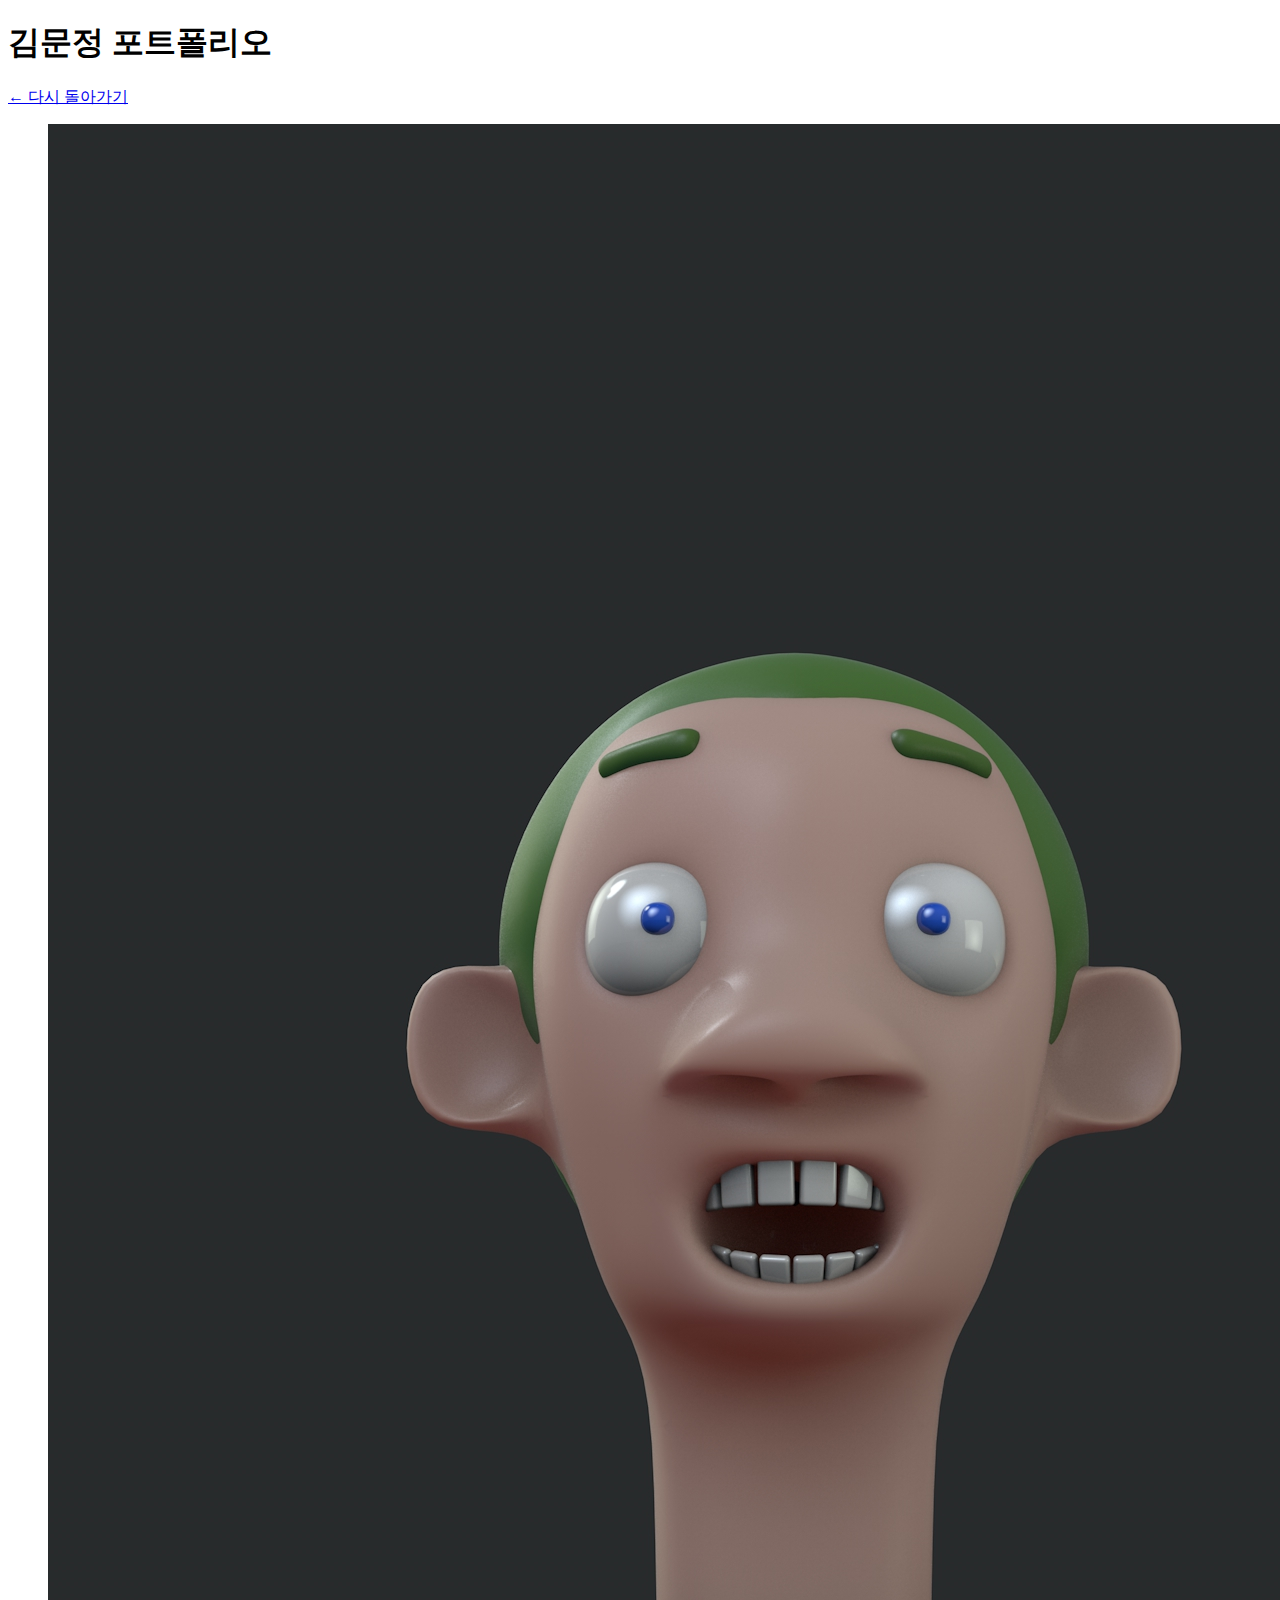
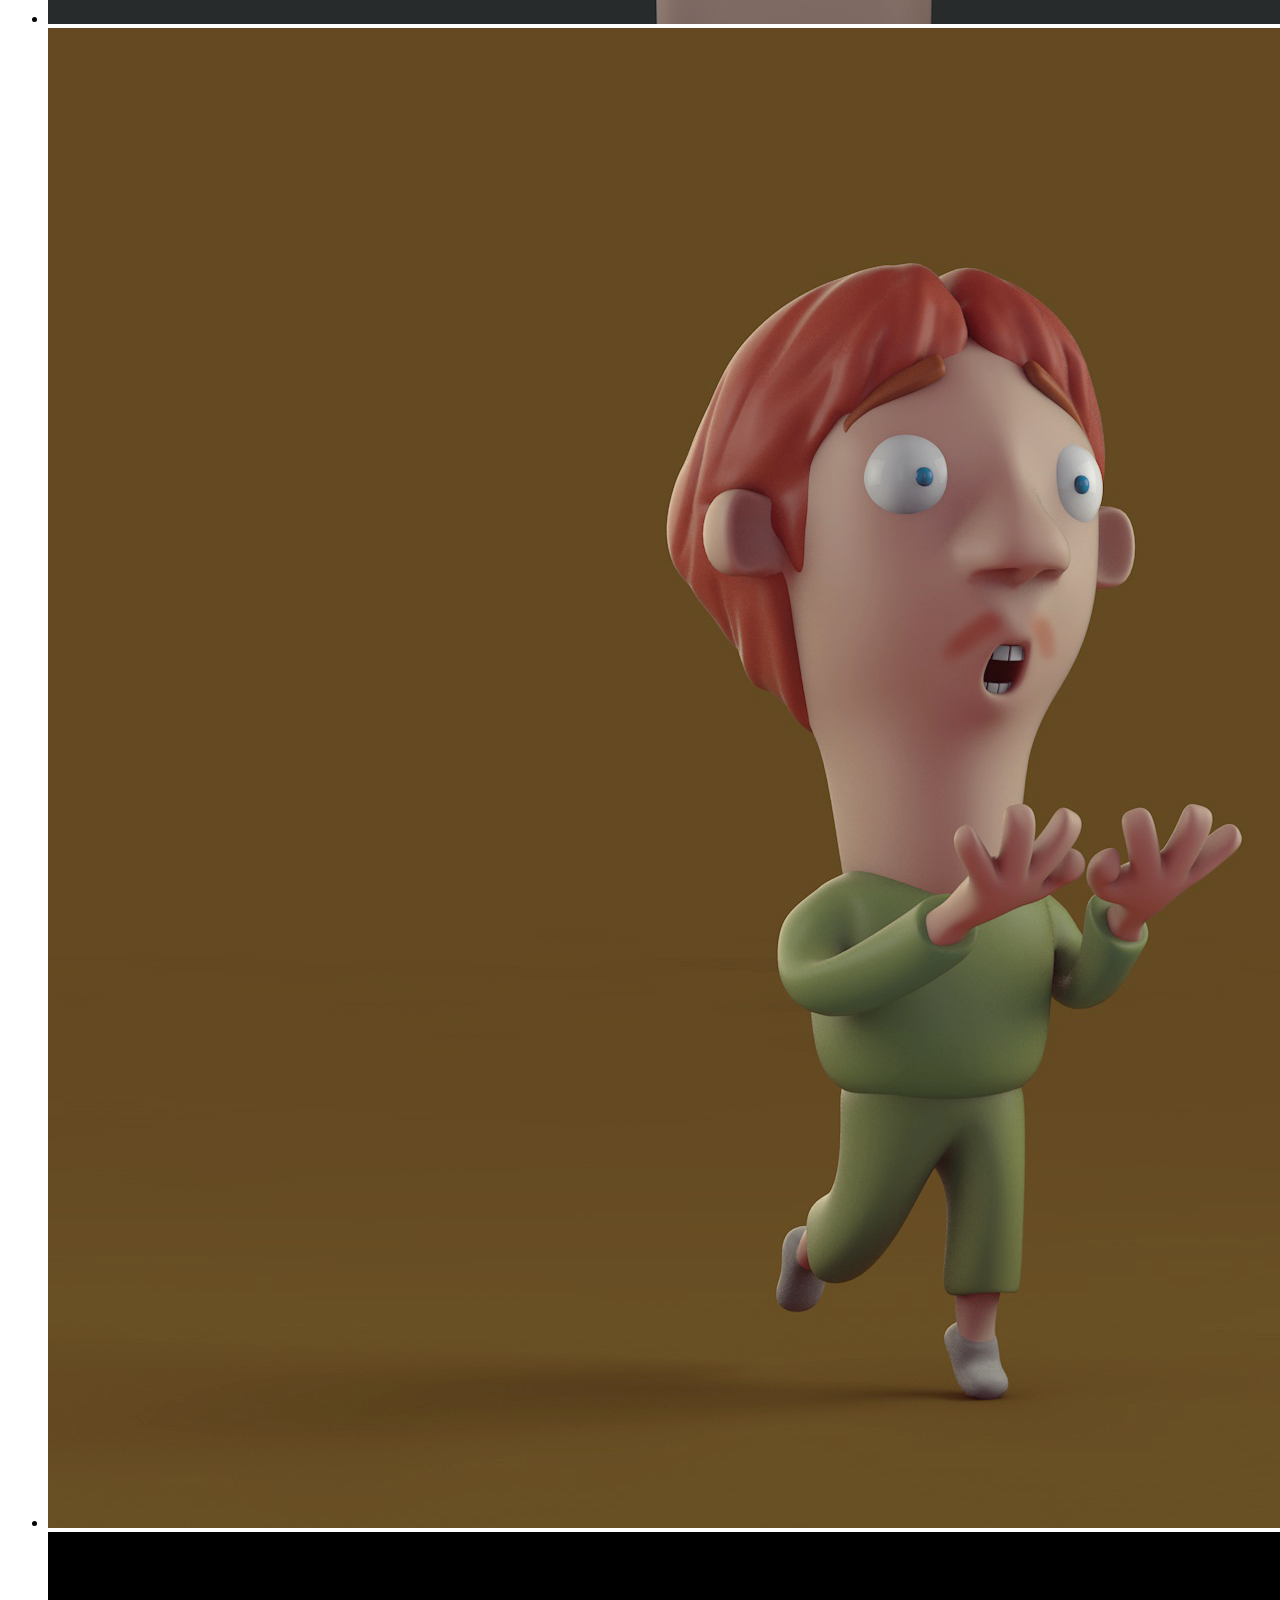
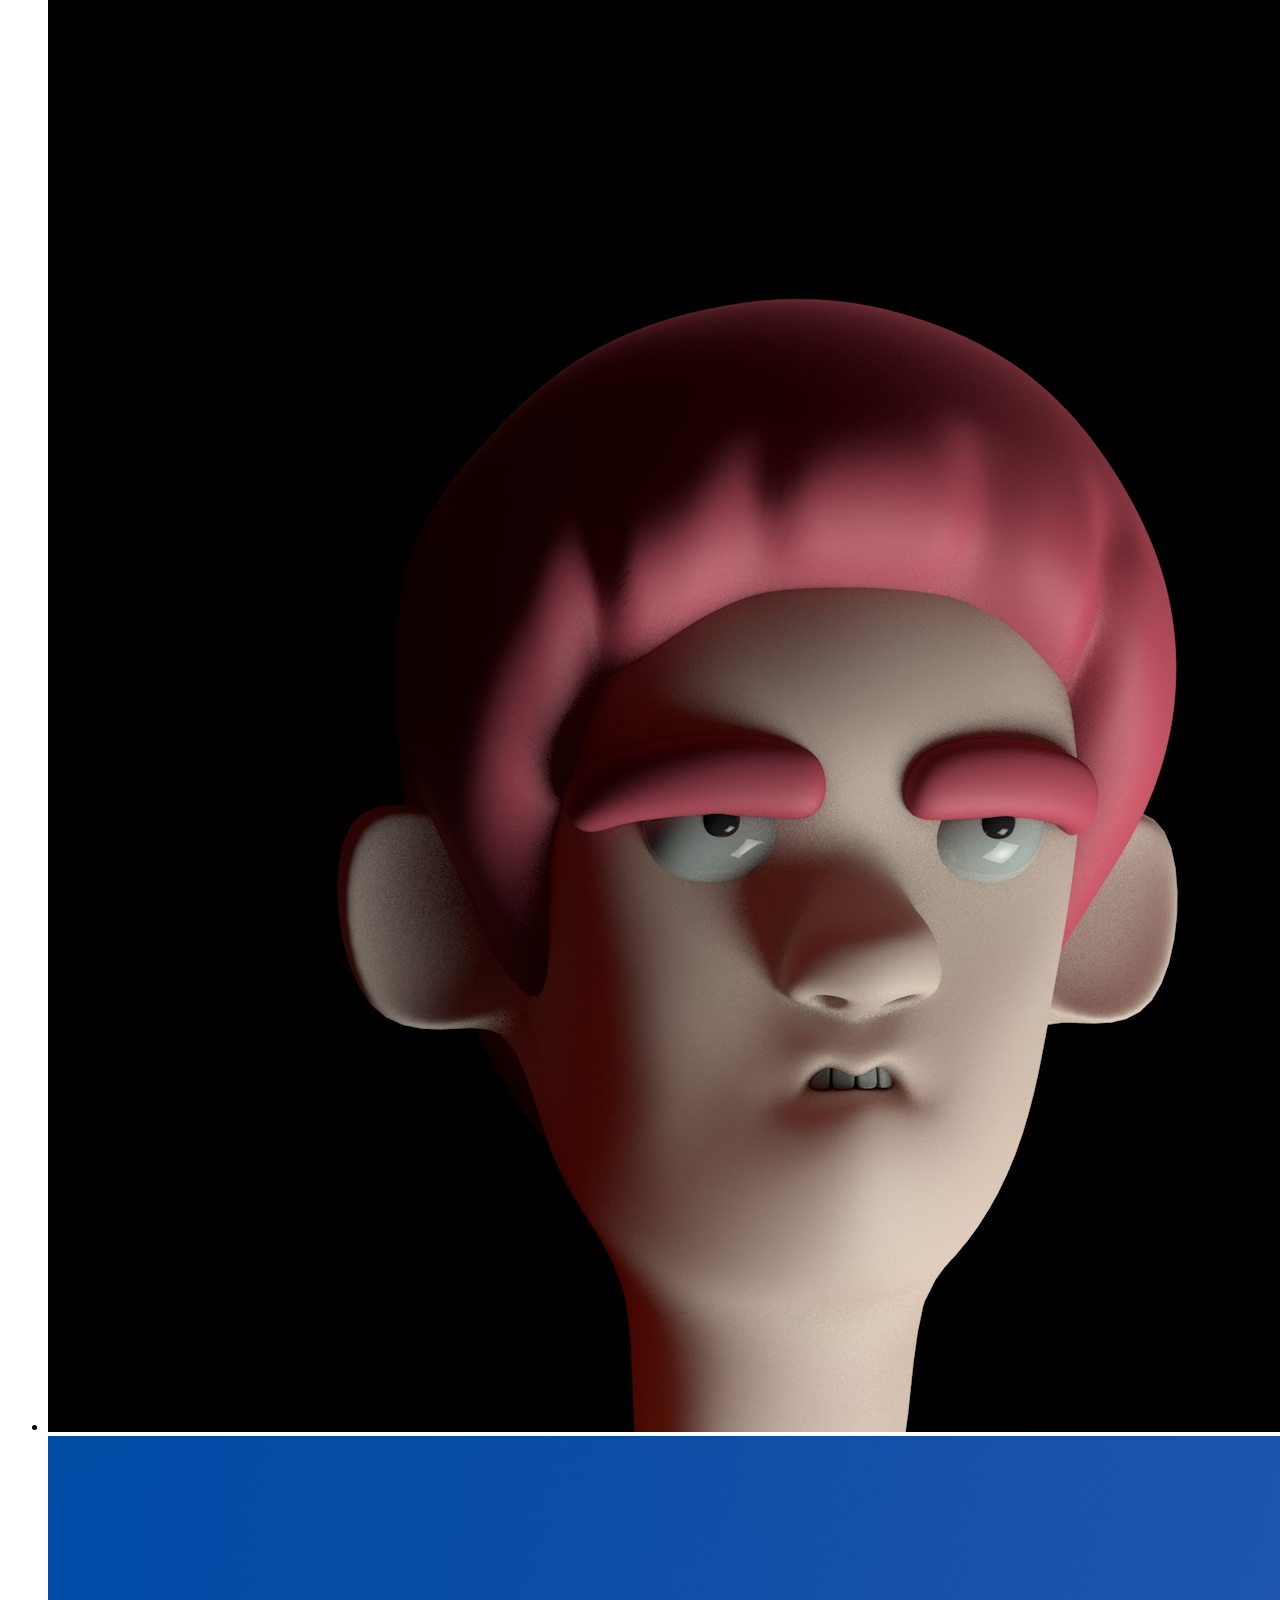
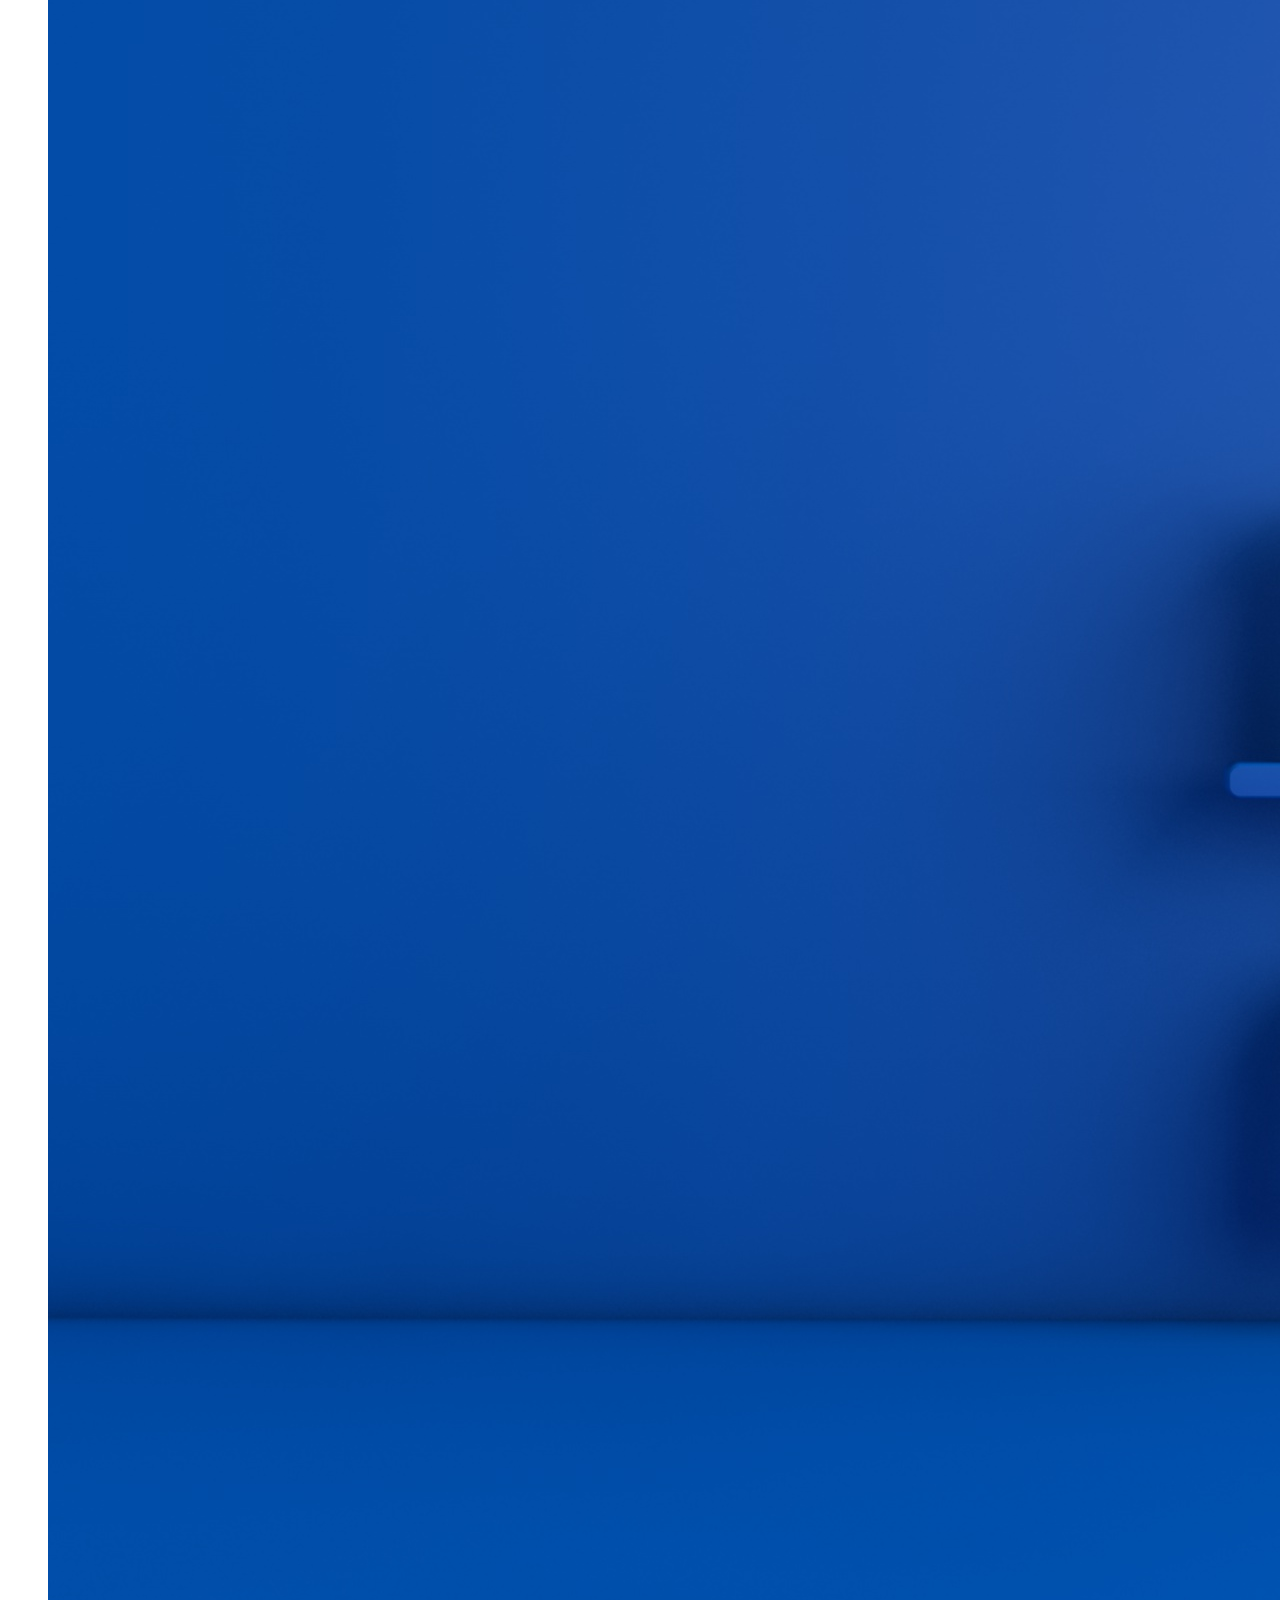
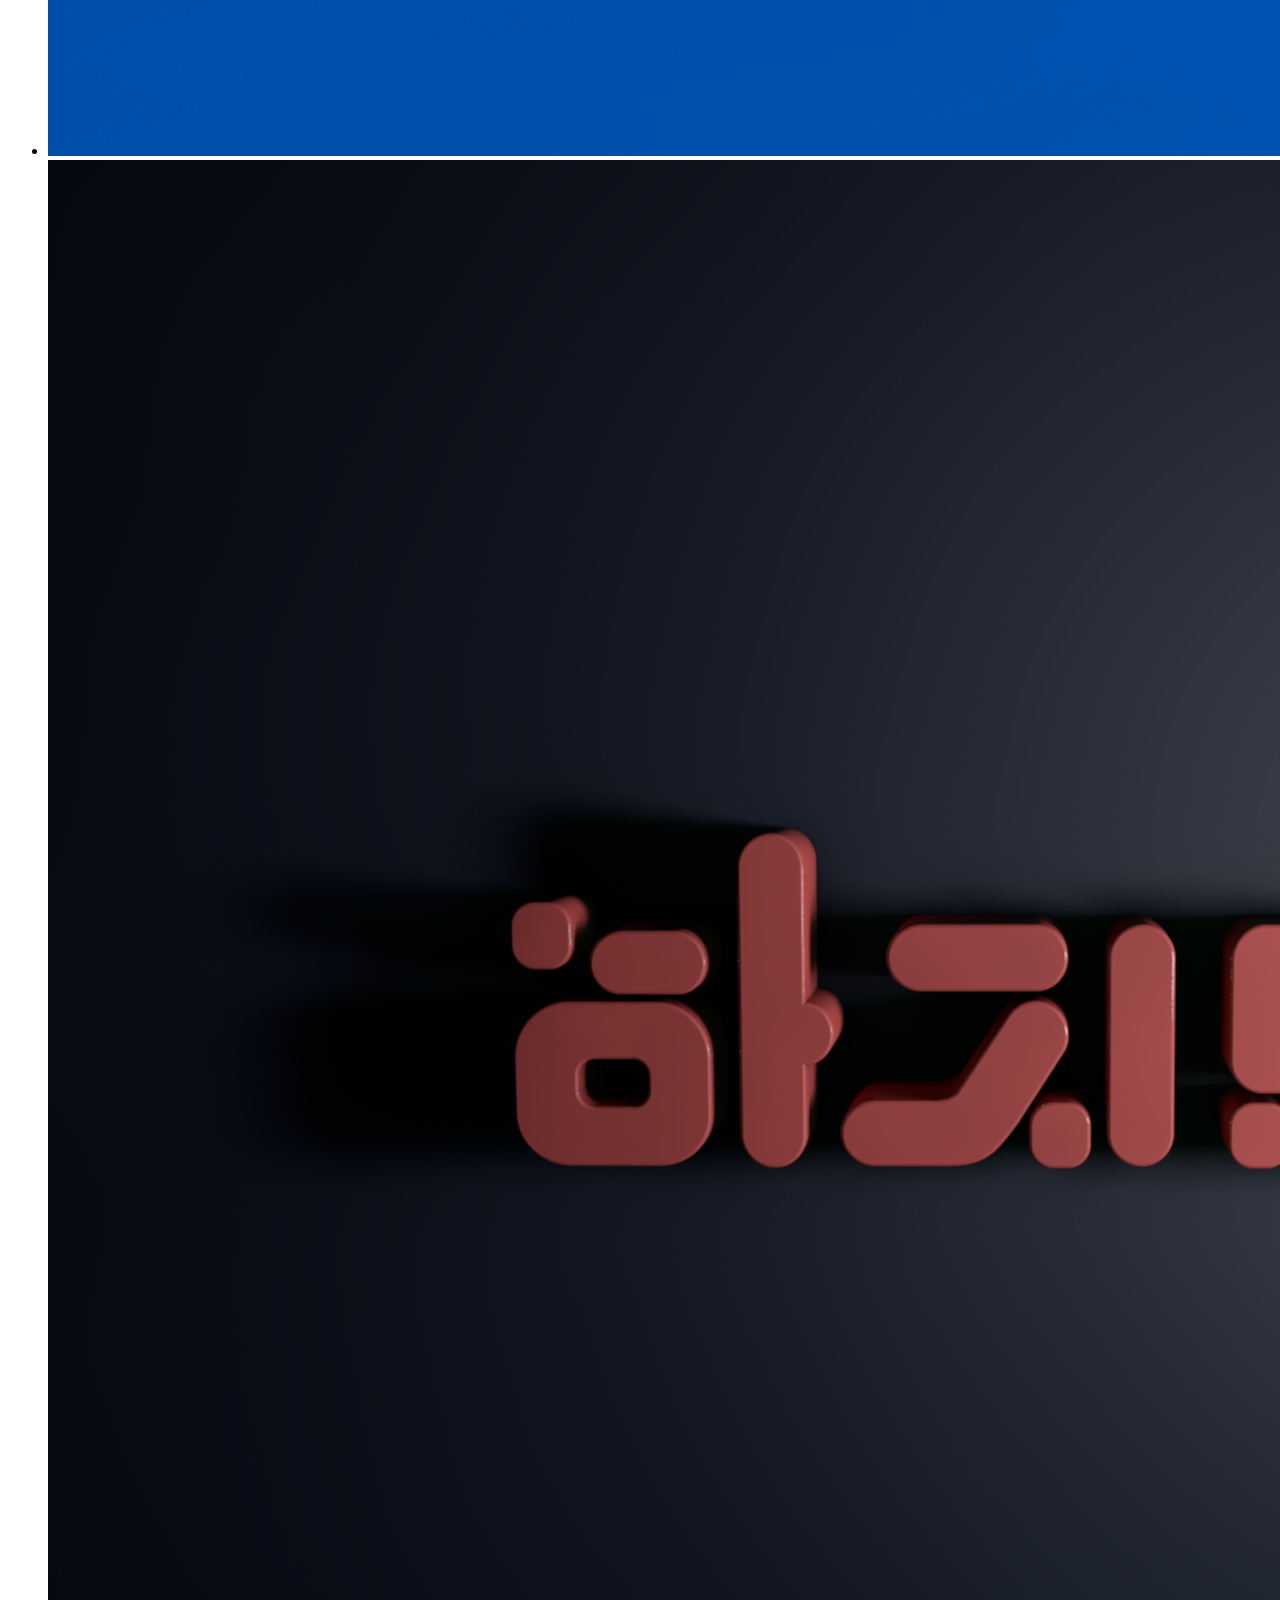
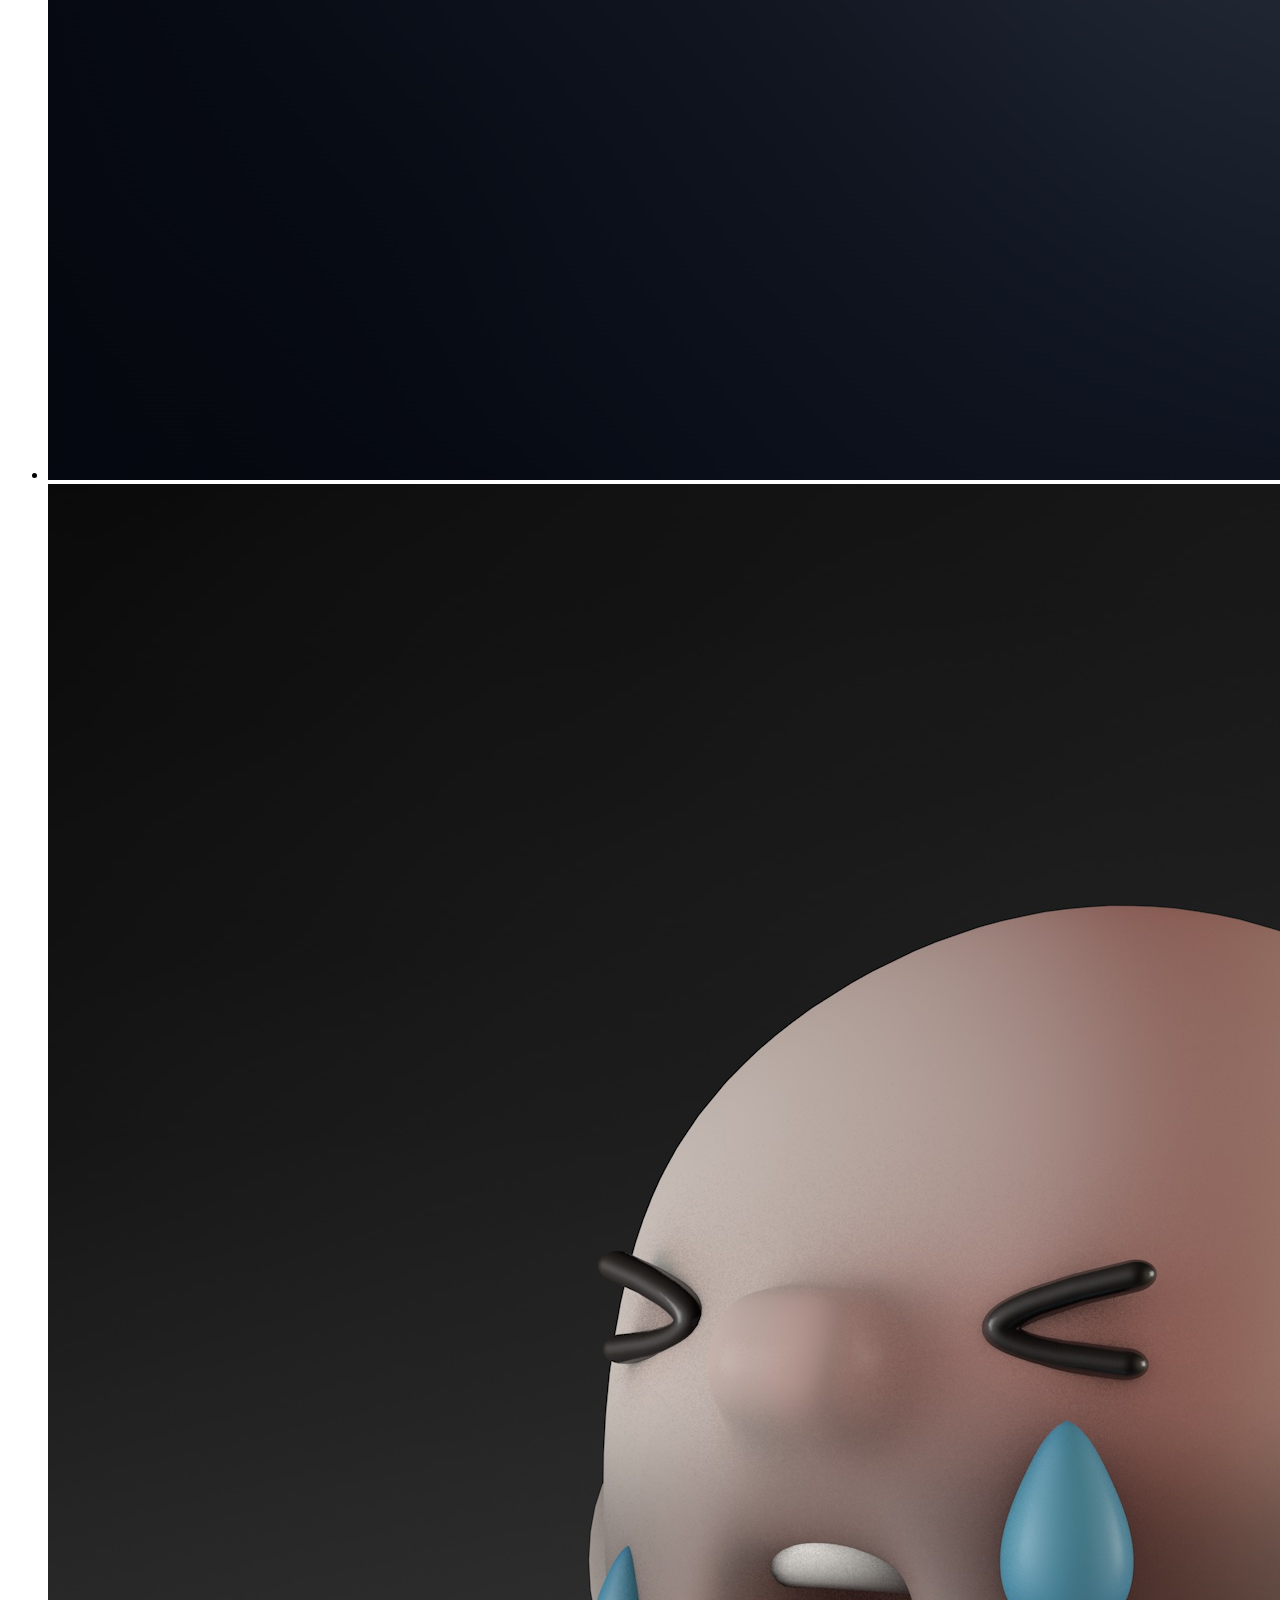
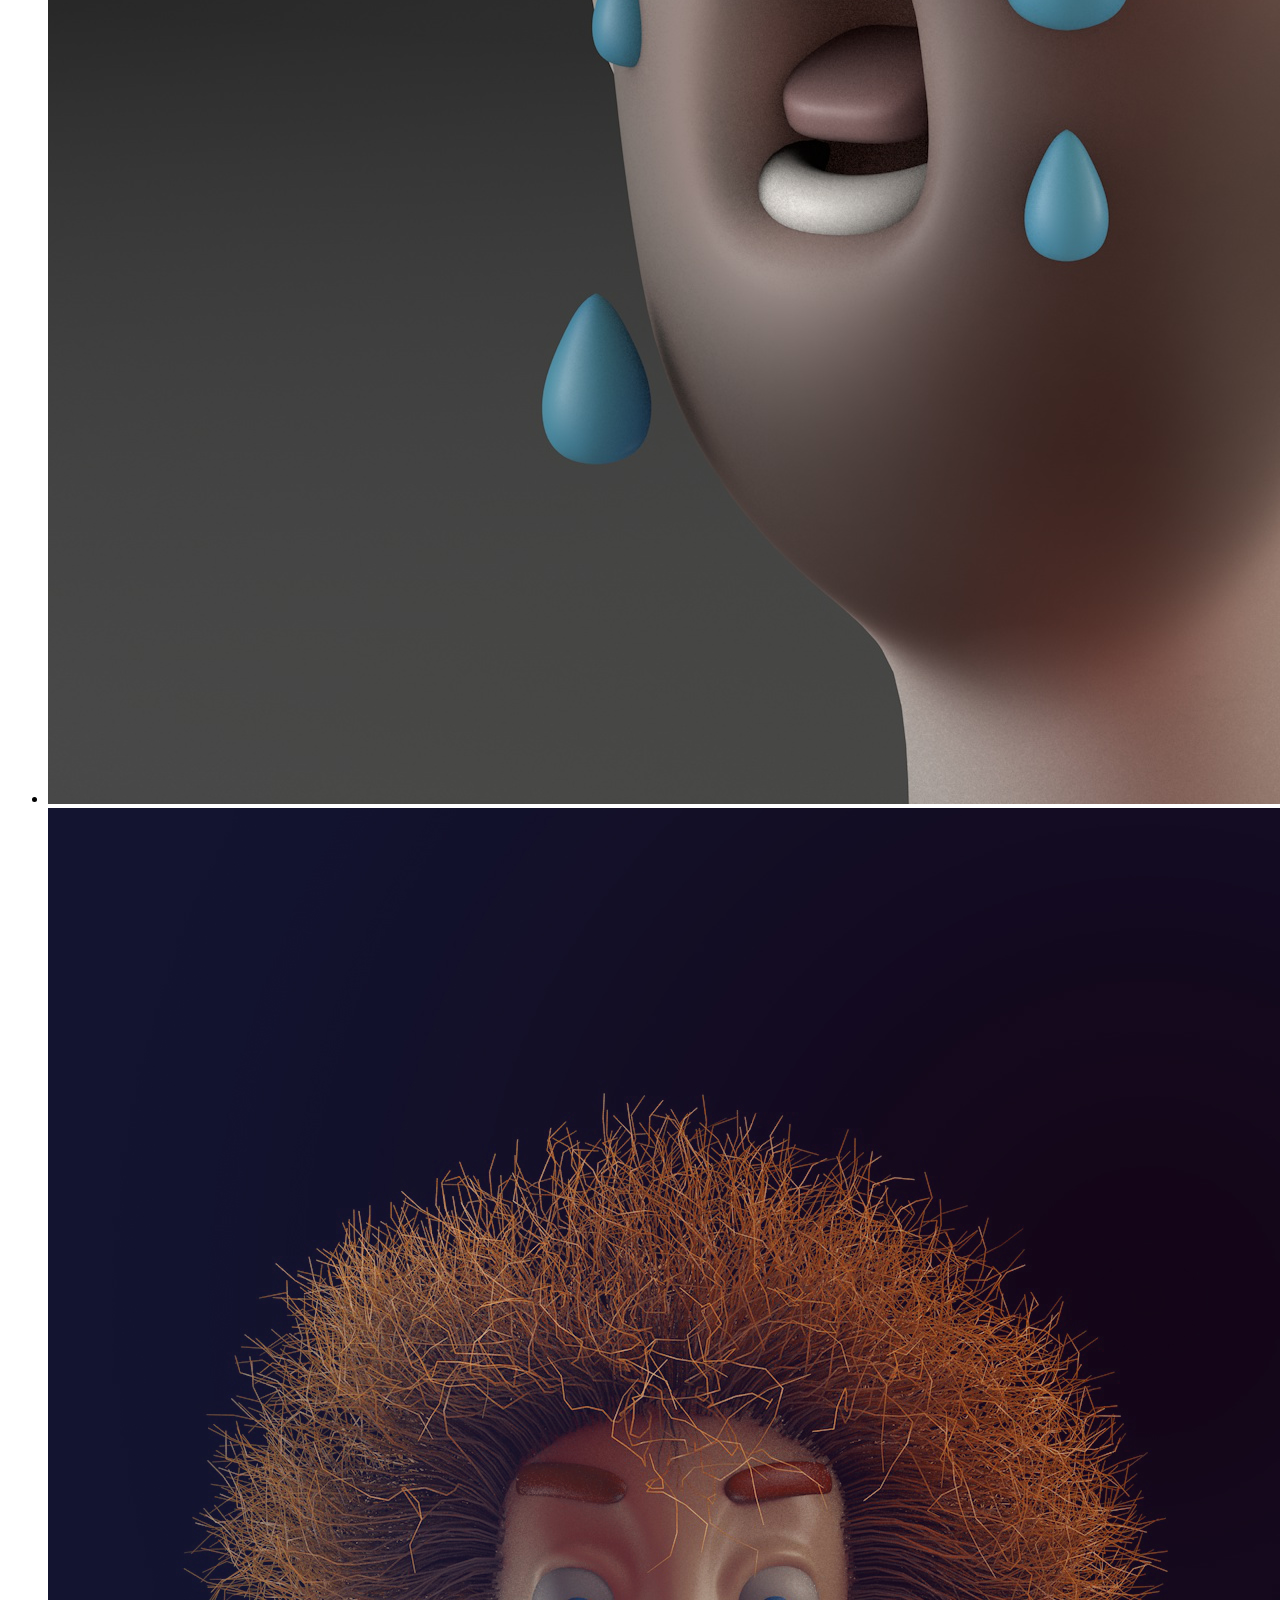
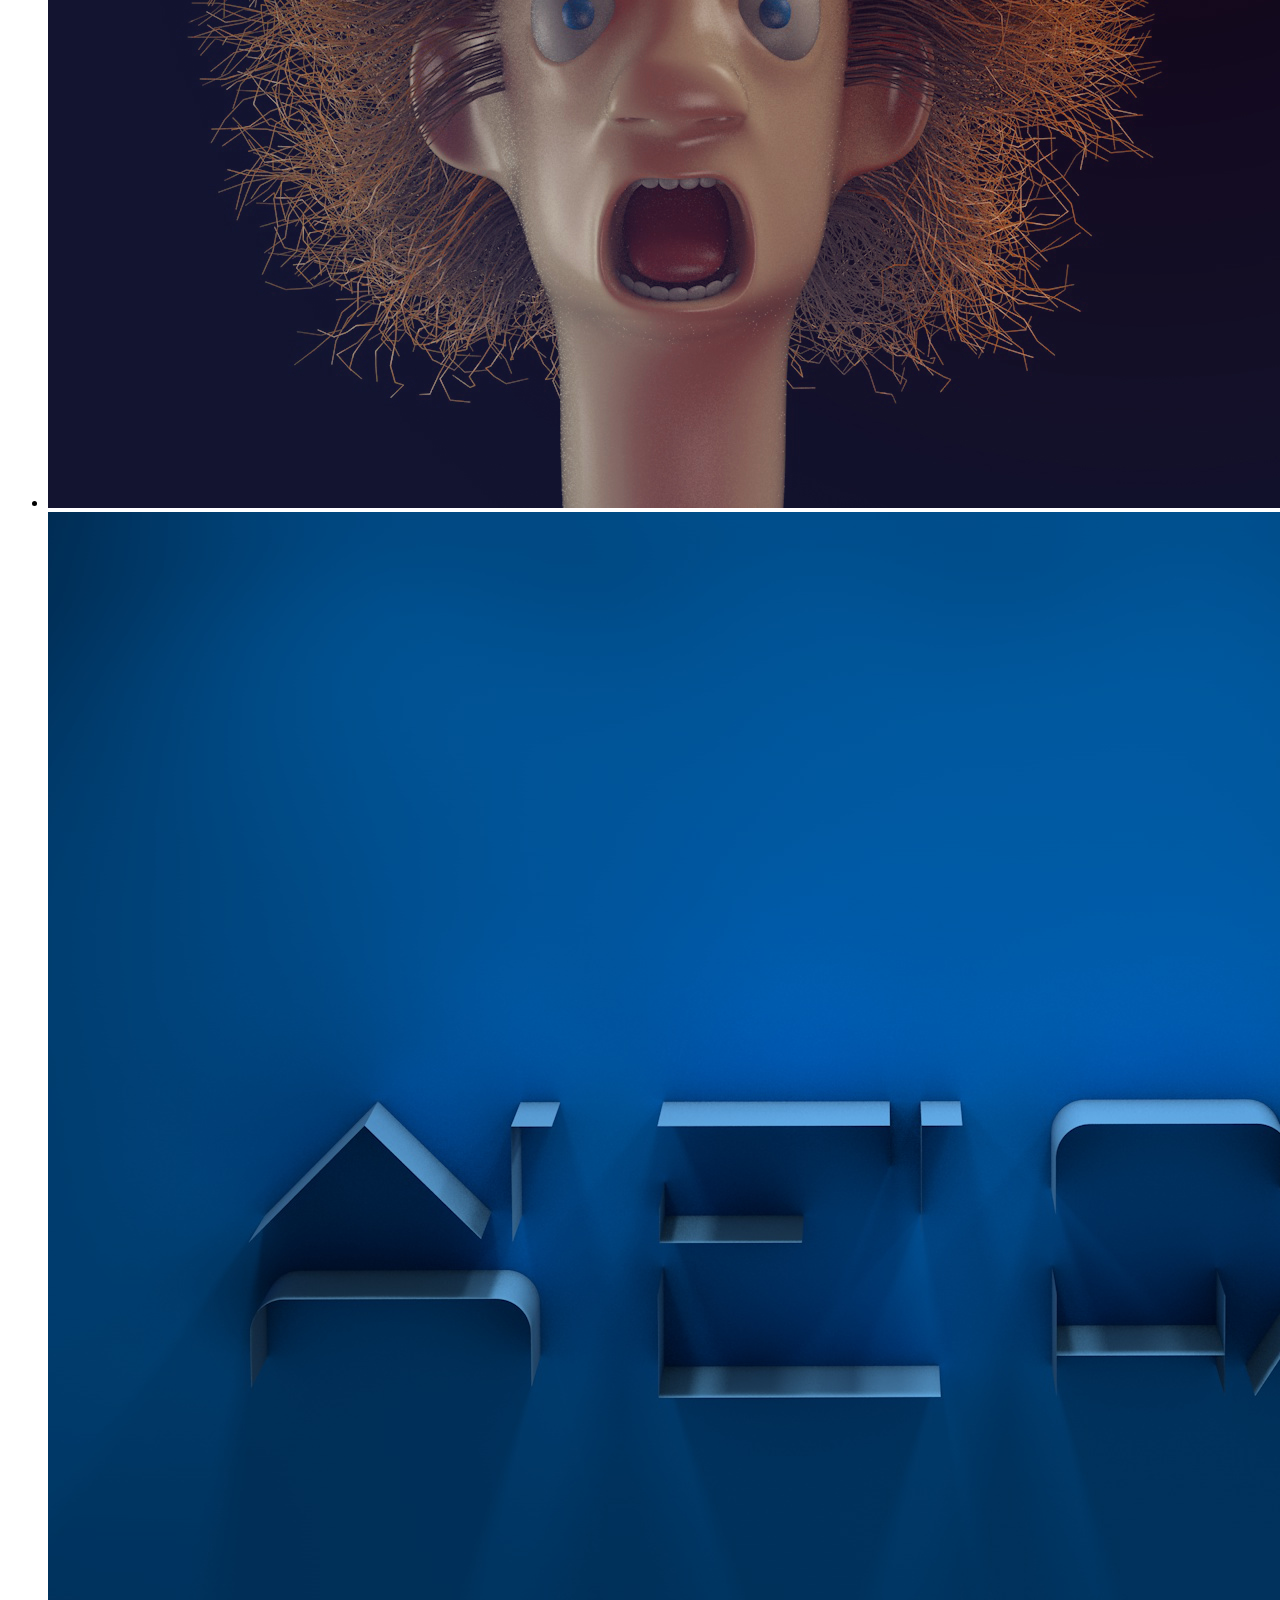
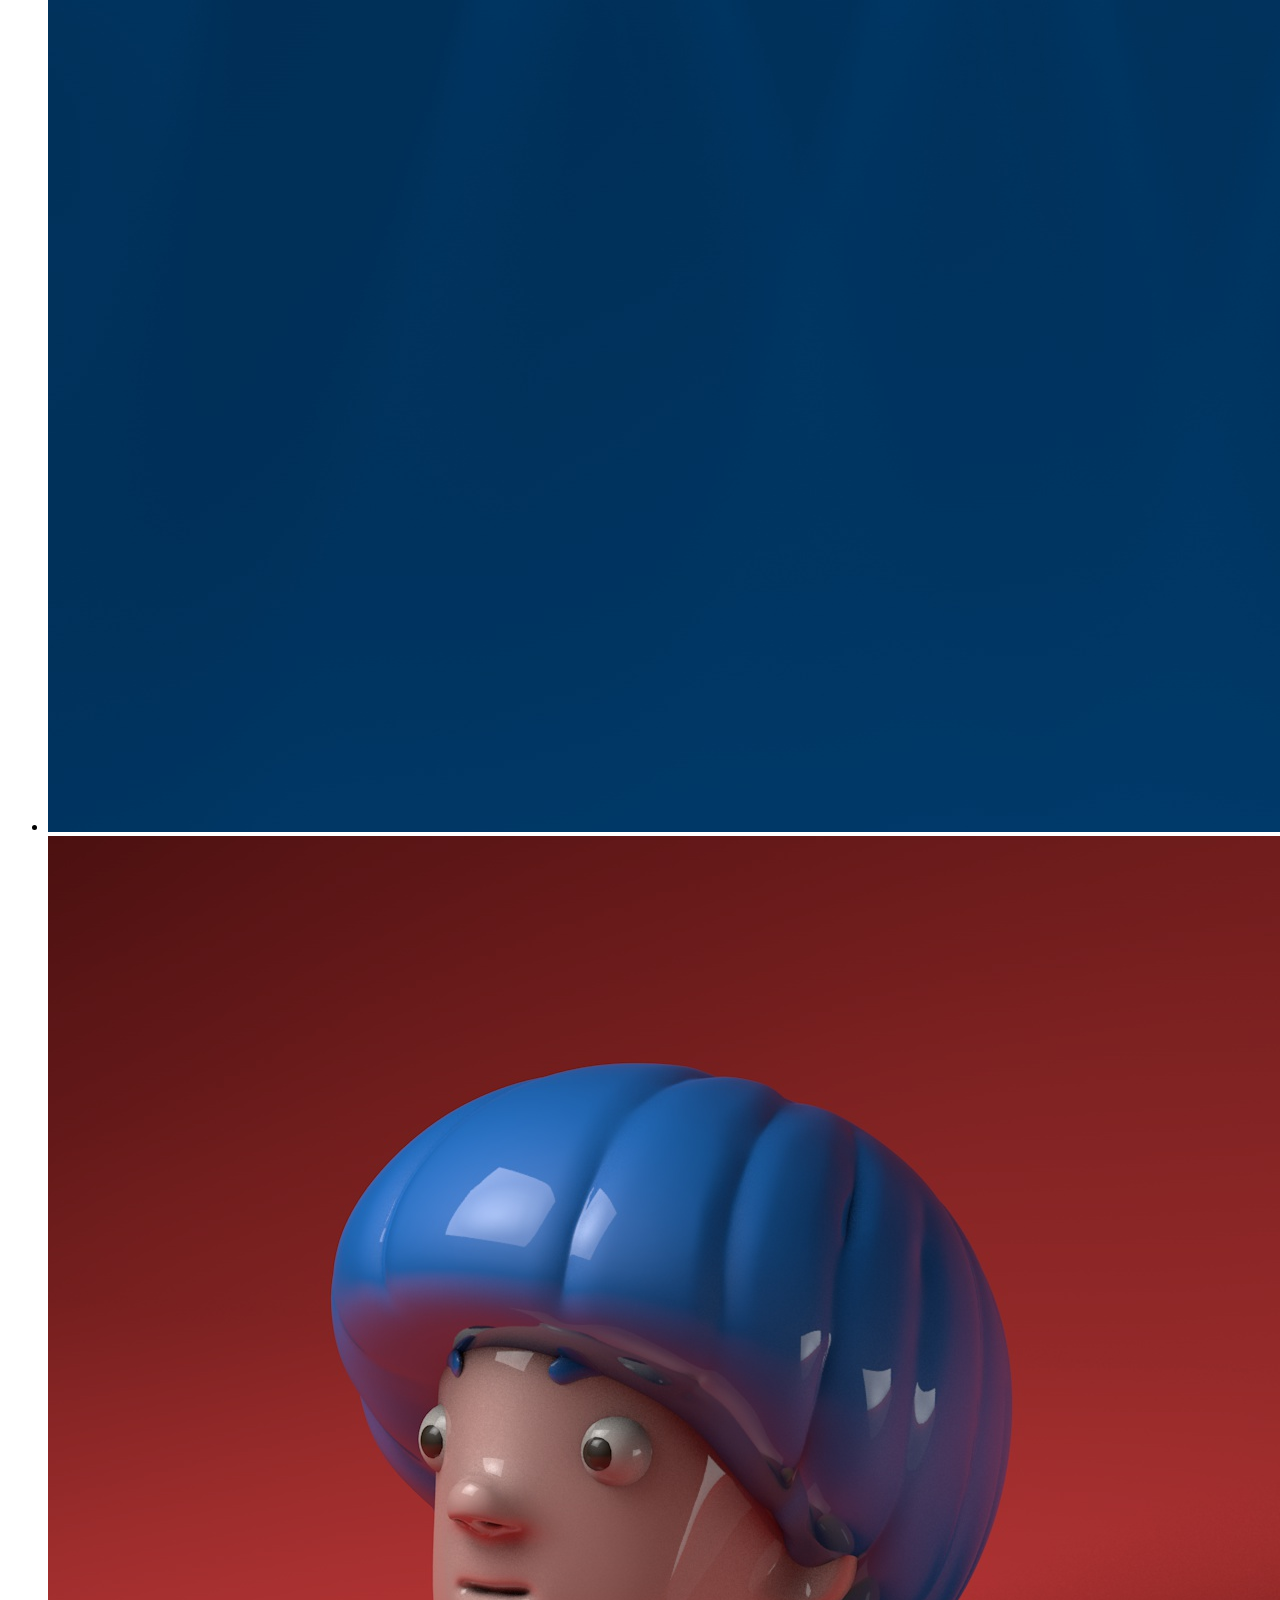
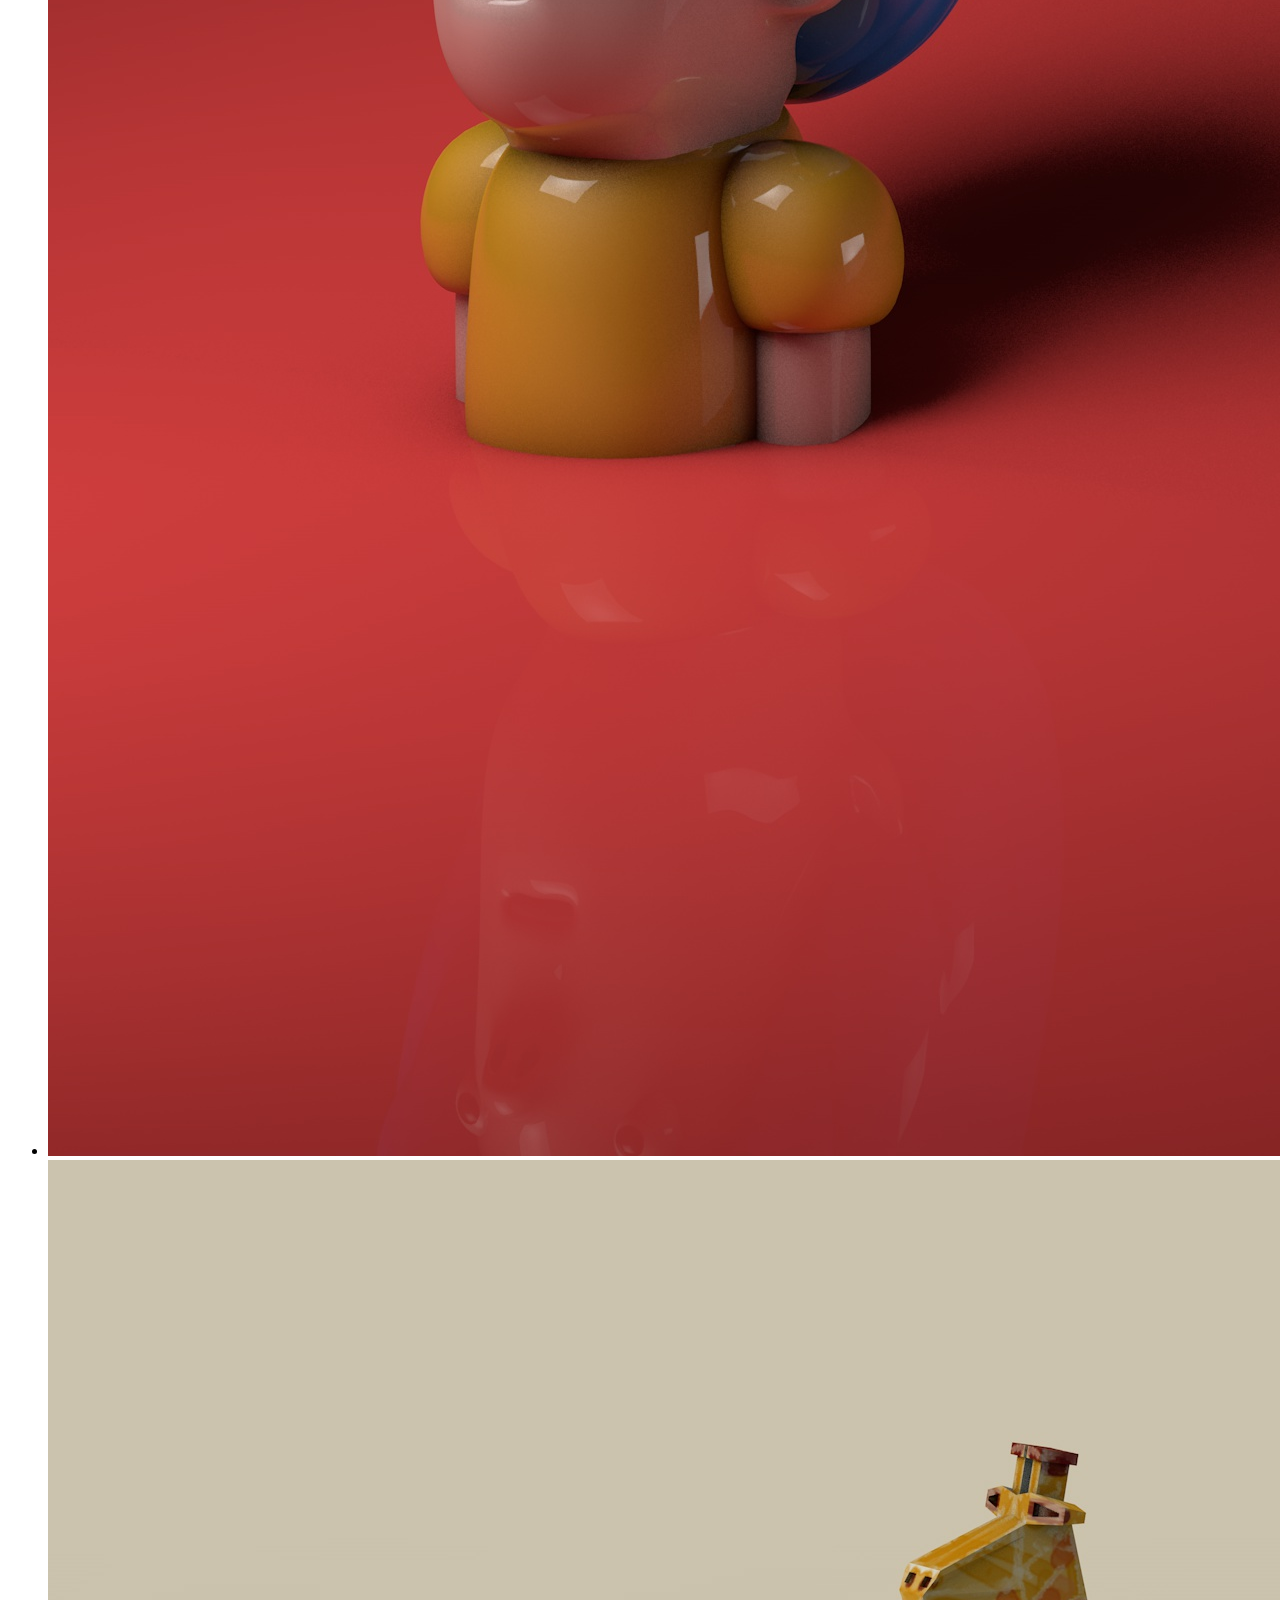
==== 3d.html @ 80f15ee6 "Add files via upload" ====
<!DOCTYPE html>
<html>
  <head>
    <meta charset="utf-8">
    <meta name="viewport" content="width=1200, user-scalable=no, target-densitydpi=device-dpi"/>
    <link rel="stylesheet" href="css/moonjungkimPortfolio_3d.css" type=text/css>
    <link href="https://fonts.googleapis.com/css?family=Noto+Sans+KR:300,400,500,700&amp;subset=korean" rel="stylesheet">
    <title>Moonjung Kim 3D page</title>
  </head>
  <body>
    <div class="wrapper">
        <h1 class="logo">김문정 포트폴리오</h1>
        <span><a href="moonjungkimPortfolio.html">&#8592; 다시 돌아가기</a></span>
        <ul>
                <li><img src="/3d/20170218.jpg" alt="boy1"></li>
                
                 <li><img src="/3d/20170301.jpg" alt="boy jumping1"></li>
                
                 <li><img src="/3d/angry_2.jpg" alt="angry boy"></li>
                
                 <li><img src="/3d/blue_12.jpg" alt="blue"></li>
                
                 <li><img src="/3d/but_4.jpg" alt="but"></li>
                
                 <li><img src="/3d/crybaby%5B1%5D.jpg" alt="crying man"></li>
                
                 <li><img src="/3d/crybaby_1.jpg" alt="hairy man"></li>
                
                 <li><img src="/3d/dontcare_5.jpg" alt="doesn't matter"></li>
                
                 <li><img src="/3d/gal_2.jpg" alt="boy2"></li>
                
                 <li><img src="/3d/giraffe%5B2%5D_3.jpg" alt="giraffe1"></li>
                
                 <li><img src="/3d/giraffe%5B2%5D_4.jpg" alt="giraffe2"></li>
                
                 <li><img src="/3d/giraffe_3.jpg" alt="giraffe3"></li>
                
                <li><img src="/3d/girl_1.jpg" alt="pink girl"></li>
                
                <li><img src="/3d/hairy_1g.jpg" alt="boy3"></li>
                
                <li><img src="/3d/happyguy_3.jpg" alt="smile man"></li>
                
                <li><img src="/3d/hugh_1.jpg" alt="sigh"></li>
                
                <li><img src="/3d/jumping_1.jpg" alt="boy jumping2"></li>
                
                <li><img src="/3d/kid_4.jpg" alt="working"></li>
                
                <li><img src="/3d/Man%5B1%5D_1.jpg" alt="green hair man"></li>
                
                <li><img src="/3d/model%5B1%5D_3.jpg" alt="suitcase man"></li>
                
                <li><img src="/3d/model%5B3%5D_2.jpg" alt="man in shirt"></li>
                
                <li><img src="/3d/mung_2g.jpg" alt="nose bleed"></li>
                
                <li><img src="/3d/mung_3.jpg" alt="sunglass"></li>
                
                <li><img src="/3d/nosepicking_1.jpg" alt="nose picking"></li>
                
                <li><img src="/3d/okidoki_3%C2%A9_nologo.jpg" alt="okidoki"></li>
                
                <li><img src="/3d/onetwothree_2.jpg" alt="one two three"></li>
                
                <li><img src="/3d/rabbit_3_0002.jpg" alt="hairy rabbit"></li>
                
                <li><img src="/3d/ryan_3_0003.jpg" alt="ryan"></li>
                
                <li><img src="/3d/smile_1.jpg" alt="smily boy"></li>
                
                <li><img src="/3d/sowhat_2%20%5Bweb%5D.jpg" alt="so what"></li>
                
                <li><img src="/3d/sunglassguy_2.jpg" alt="red hair"></li>
                
                <li><img src="/3d/teethguy_2s.jpg" alt="blue day"></li>
                
                <li><img src="/3d/thinking_1.jpg" alt="thinking"></li>
                
                <li><img src="/3d/todak_7.jpg" alt="todack"></li>
                
                <li><img src="/3d/tvguy_3.jpg" alt="watching tv"></li>
                
                <li><img src="/3d/Untitled%201.jpg" alt="blue hair"></li> 
        </ul>
        <span>&copy; Moonjung Kim. All rights reserved.</span>
    </div>
  </body>
    
</html>
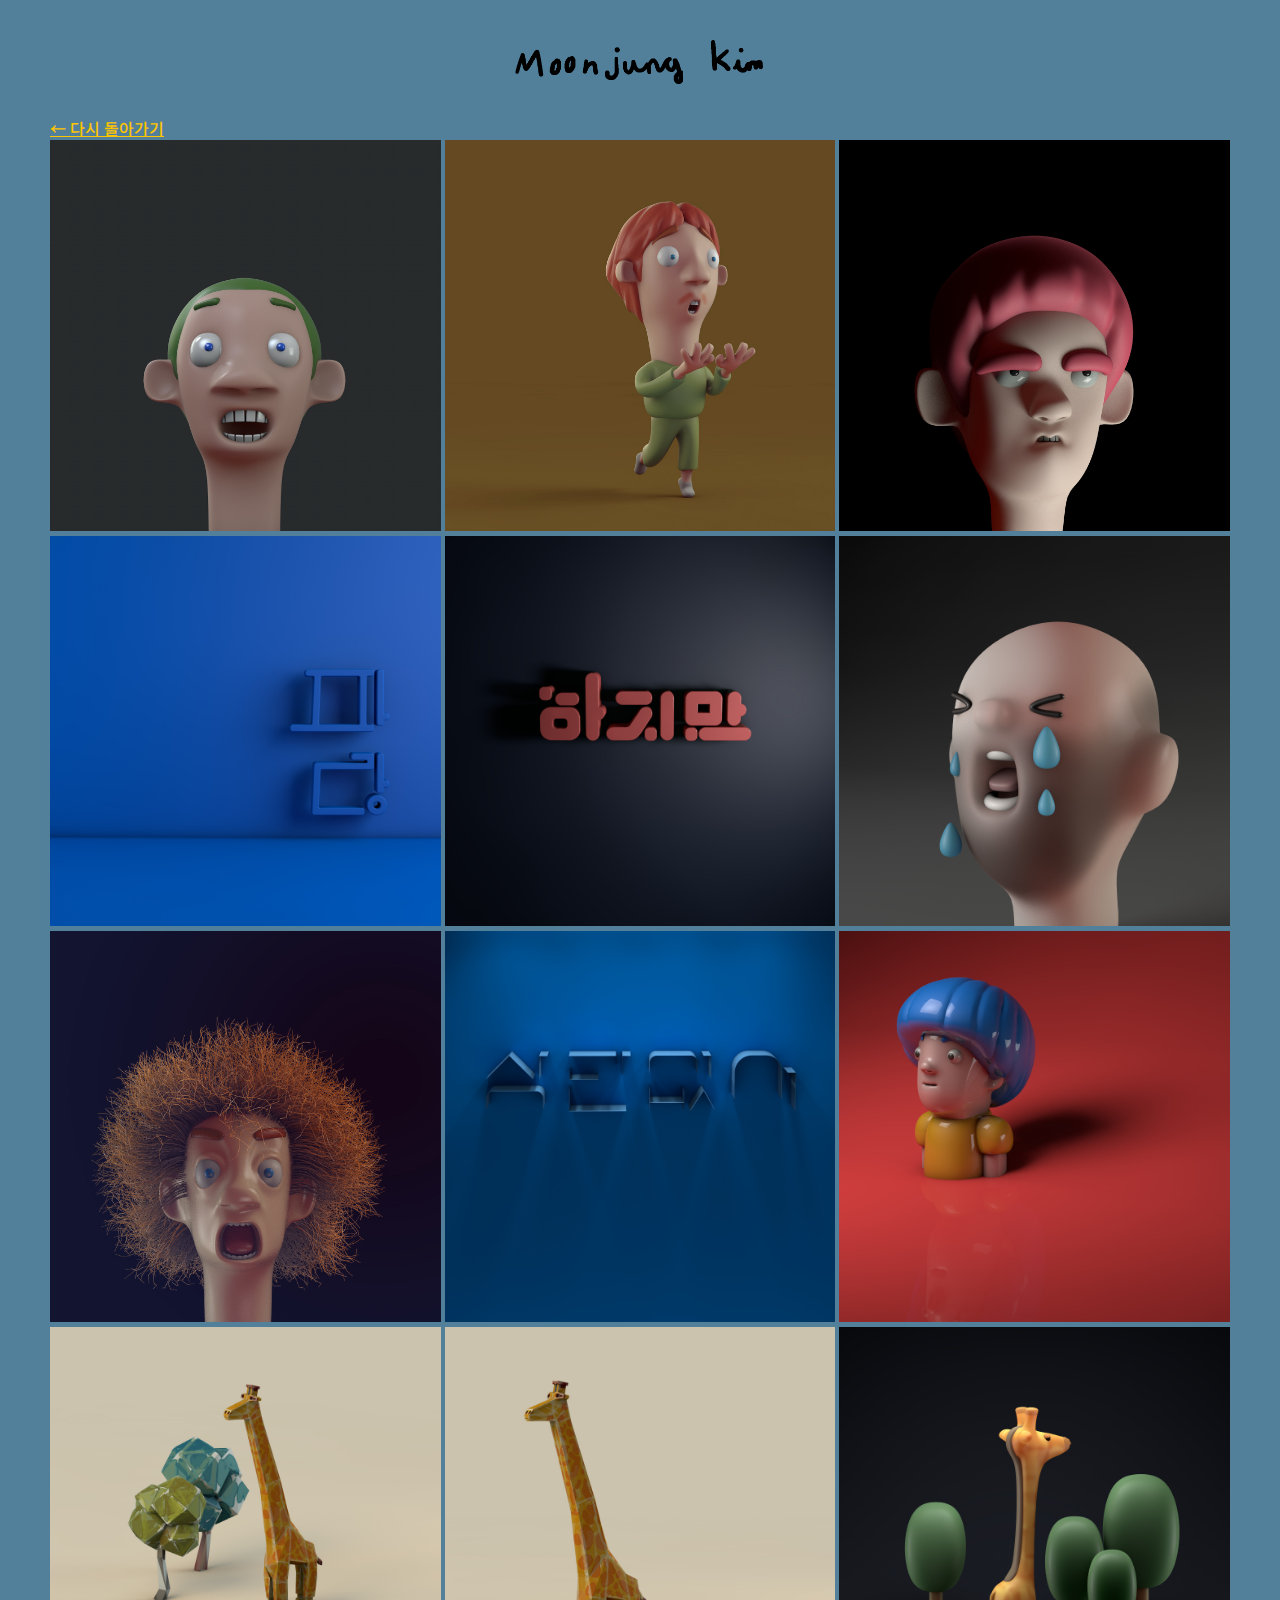
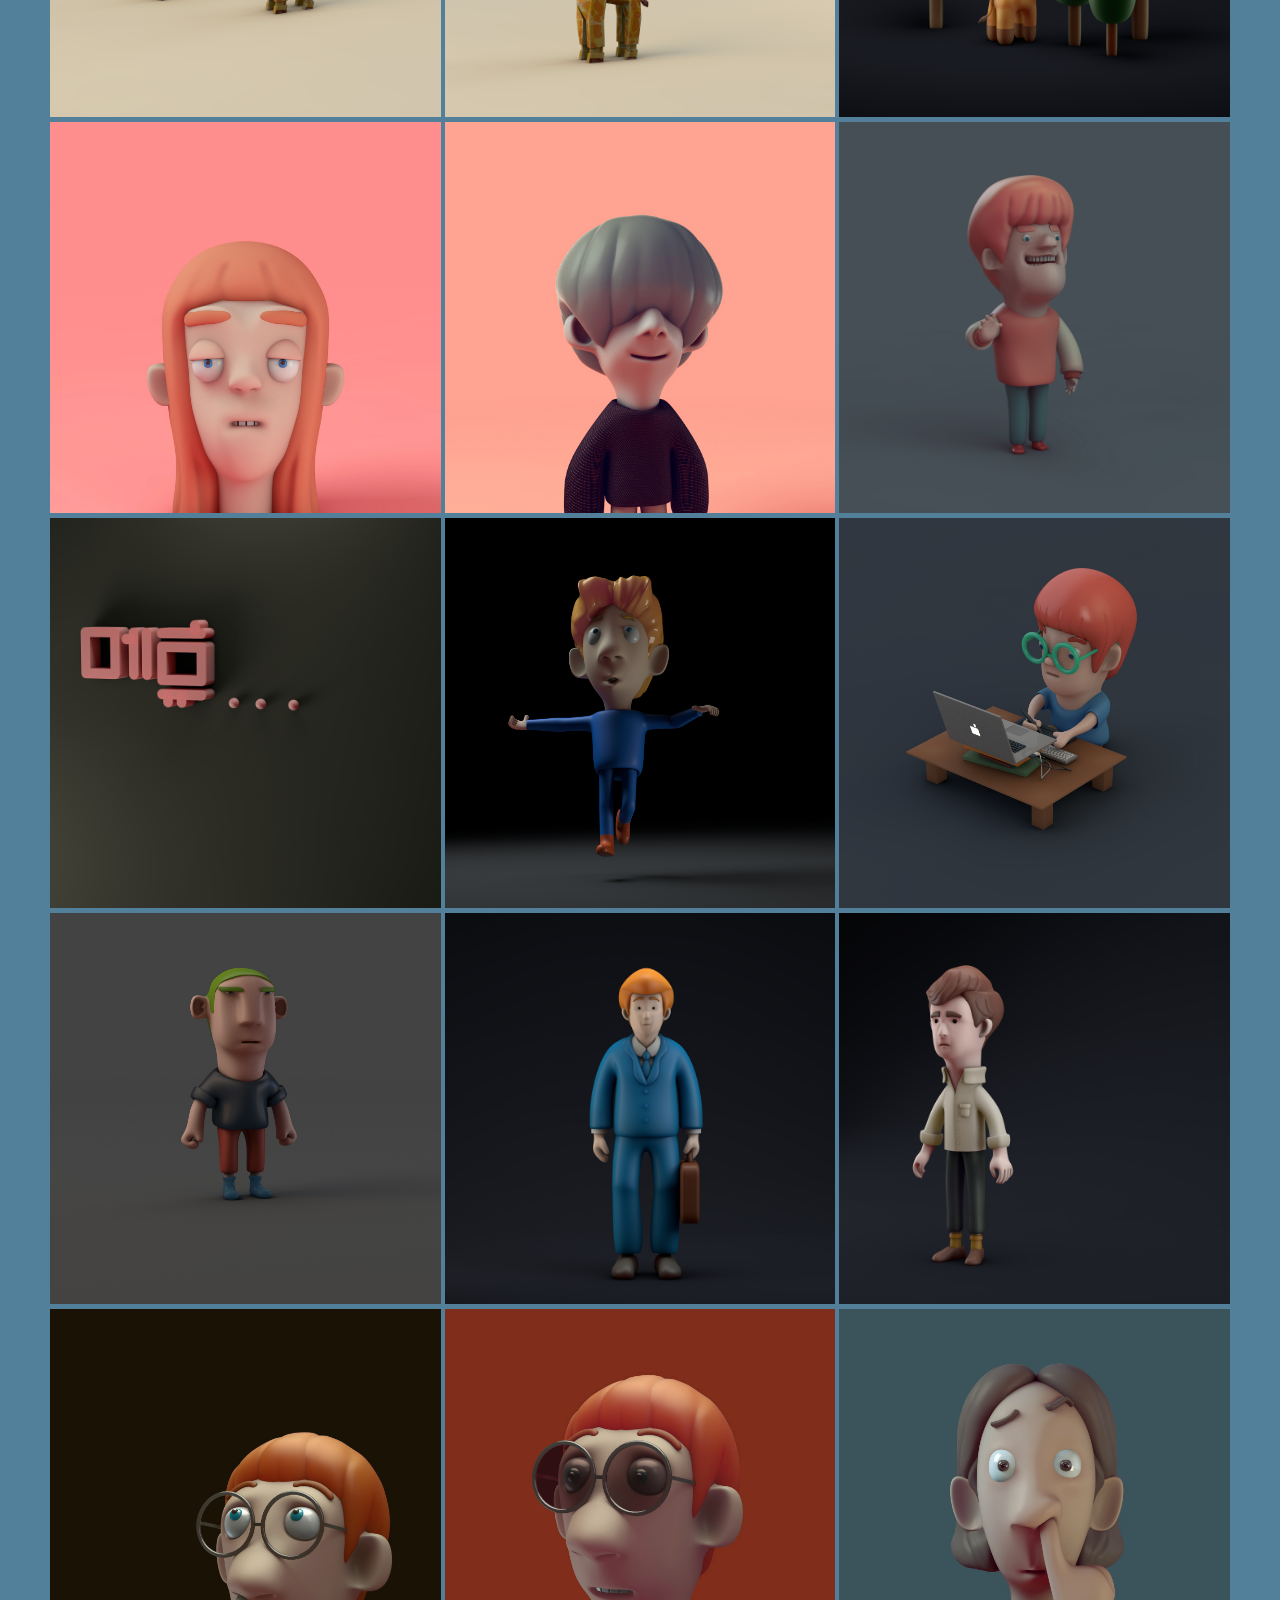
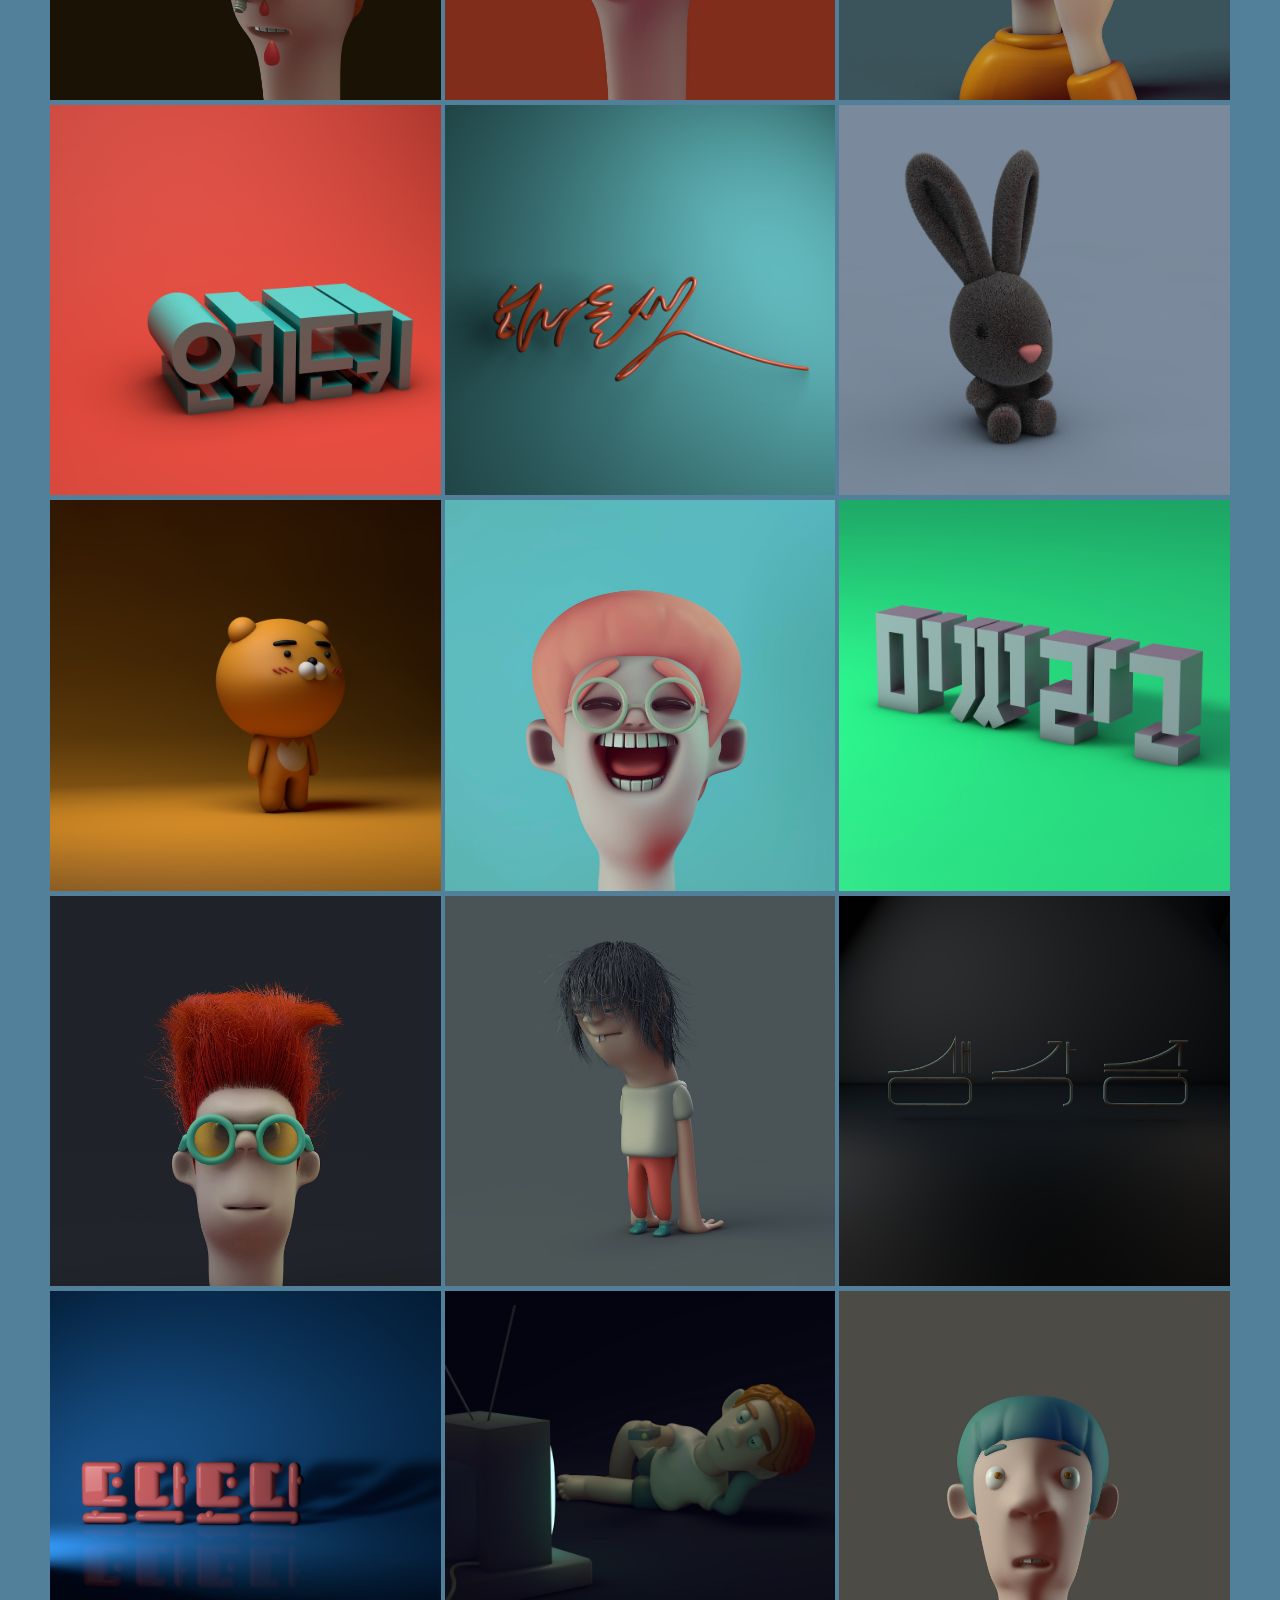
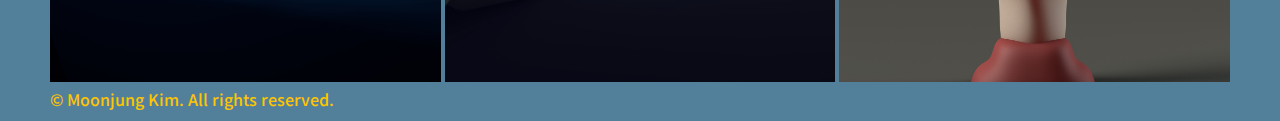
==== commit 9c624196: "Add files via upload" ====
--- a/3d.html
+++ b/3d.html
@@ -12,77 +12,77 @@
         <h1 class="logo">김문정 포트폴리오</h1>
         <span><a href="moonjungkimPortfolio.html">&#8592; 다시 돌아가기</a></span>
         <ul>
-                <li><img src="/3d/20170218.jpg" alt="boy1"></li>
+                <li><img src="3d/20170218.jpg" alt="boy1"></li>
                 
-                 <li><img src="/3d/20170301.jpg" alt="boy jumping1"></li>
+                 <li><img src="3d/20170301.jpg" alt="boy jumping1"></li>
                 
-                 <li><img src="/3d/angry_2.jpg" alt="angry boy"></li>
+                 <li><img src="3d/angry_2.jpg" alt="angry boy"></li>
                 
-                 <li><img src="/3d/blue_12.jpg" alt="blue"></li>
+                 <li><img src="3d/blue_12.jpg" alt="blue"></li>
                 
-                 <li><img src="/3d/but_4.jpg" alt="but"></li>
+                 <li><img src="3d/but_4.jpg" alt="but"></li>
                 
-                 <li><img src="/3d/crybaby%5B1%5D.jpg" alt="crying man"></li>
+                 <li><img src="3d/crybaby%5B1%5D.jpg" alt="crying man"></li>
                 
-                 <li><img src="/3d/crybaby_1.jpg" alt="hairy man"></li>
+                 <li><img src="3d/crybaby_1.jpg" alt="hairy man"></li>
                 
-                 <li><img src="/3d/dontcare_5.jpg" alt="doesn't matter"></li>
+                 <li><img src="3d/dontcare_5.jpg" alt="doesn't matter"></li>
                 
-                 <li><img src="/3d/gal_2.jpg" alt="boy2"></li>
+                 <li><img src="3d/gal_2.jpg" alt="boy2"></li>
                 
-                 <li><img src="/3d/giraffe%5B2%5D_3.jpg" alt="giraffe1"></li>
+                 <li><img src="3d/giraffe%5B2%5D_3.jpg" alt="giraffe1"></li>
                 
-                 <li><img src="/3d/giraffe%5B2%5D_4.jpg" alt="giraffe2"></li>
+                 <li><img src="3d/giraffe%5B2%5D_4.jpg" alt="giraffe2"></li>
                 
-                 <li><img src="/3d/giraffe_3.jpg" alt="giraffe3"></li>
+                 <li><img src="3d/giraffe_3.jpg" alt="giraffe3"></li>
                 
-                <li><img src="/3d/girl_1.jpg" alt="pink girl"></li>
+                <li><img src="3d/girl_1.jpg" alt="pink girl"></li>
                 
-                <li><img src="/3d/hairy_1g.jpg" alt="boy3"></li>
+                <li><img src="3d/hairy_1g.jpg" alt="boy3"></li>
                 
-                <li><img src="/3d/happyguy_3.jpg" alt="smile man"></li>
+                <li><img src="3d/happyguy_3.jpg" alt="smile man"></li>
                 
-                <li><img src="/3d/hugh_1.jpg" alt="sigh"></li>
+                <li><img src="3d/hugh_1.jpg" alt="sigh"></li>
                 
-                <li><img src="/3d/jumping_1.jpg" alt="boy jumping2"></li>
+                <li><img src="3d/jumping_1.jpg" alt="boy jumping2"></li>
                 
-                <li><img src="/3d/kid_4.jpg" alt="working"></li>
+                <li><img src="3d/kid_4.jpg" alt="working"></li>
                 
-                <li><img src="/3d/Man%5B1%5D_1.jpg" alt="green hair man"></li>
+                <li><img src="3d/Man%5B1%5D_1.jpg" alt="green hair man"></li>
                 
-                <li><img src="/3d/model%5B1%5D_3.jpg" alt="suitcase man"></li>
+                <li><img src="3d/model%5B1%5D_3.jpg" alt="suitcase man"></li>
                 
-                <li><img src="/3d/model%5B3%5D_2.jpg" alt="man in shirt"></li>
+                <li><img src="3d/model%5B3%5D_2.jpg" alt="man in shirt"></li>
                 
-                <li><img src="/3d/mung_2g.jpg" alt="nose bleed"></li>
+                <li><img src="3d/mung_2g.jpg" alt="nose bleed"></li>
                 
-                <li><img src="/3d/mung_3.jpg" alt="sunglass"></li>
+                <li><img src="3d/mung_3.jpg" alt="sunglass"></li>
                 
-                <li><img src="/3d/nosepicking_1.jpg" alt="nose picking"></li>
+                <li><img src="3d/nosepicking_1.jpg" alt="nose picking"></li>
                 
-                <li><img src="/3d/okidoki_3%C2%A9_nologo.jpg" alt="okidoki"></li>
+                <li><img src="3d/okidoki_3%C2%A9_nologo.jpg" alt="okidoki"></li>
                 
-                <li><img src="/3d/onetwothree_2.jpg" alt="one two three"></li>
+                <li><img src="3d/onetwothree_2.jpg" alt="one two three"></li>
                 
-                <li><img src="/3d/rabbit_3_0002.jpg" alt="hairy rabbit"></li>
+                <li><img src="3d/rabbit_3_0002.jpg" alt="hairy rabbit"></li>
                 
-                <li><img src="/3d/ryan_3_0003.jpg" alt="ryan"></li>
+                <li><img src="3d/ryan_3_0003.jpg" alt="ryan"></li>
                 
-                <li><img src="/3d/smile_1.jpg" alt="smily boy"></li>
+                <li><img src="3d/smile_1.jpg" alt="smily boy"></li>
                 
-                <li><img src="/3d/sowhat_2%20%5Bweb%5D.jpg" alt="so what"></li>
+                <li><img src="3d/sowhat_2%20%5Bweb%5D.jpg" alt="so what"></li>
                 
-                <li><img src="/3d/sunglassguy_2.jpg" alt="red hair"></li>
+                <li><img src="3d/sunglassguy_2.jpg" alt="red hair"></li>
                 
-                <li><img src="/3d/teethguy_2s.jpg" alt="blue day"></li>
+                <li><img src="3d/teethguy_2s.jpg" alt="blue day"></li>
                 
-                <li><img src="/3d/thinking_1.jpg" alt="thinking"></li>
+                <li><img src="3d/thinking_1.jpg" alt="thinking"></li>
                 
-                <li><img src="/3d/todak_7.jpg" alt="todack"></li>
+                <li><img src="3d/todak_7.jpg" alt="todack"></li>
                 
-                <li><img src="/3d/tvguy_3.jpg" alt="watching tv"></li>
+                <li><img src="3d/tvguy_3.jpg" alt="watching tv"></li>
                 
-                <li><img src="/3d/Untitled%201.jpg" alt="blue hair"></li> 
+                <li><img src="3d/Untitled%201.jpg" alt="blue hair"></li> 
         </ul>
         <span>&copy; Moonjung Kim. All rights reserved.</span>
     </div>
--- a/css/moonjungkimPortfolio_3d.css
+++ b/css/moonjungkimPortfolio_3d.css
@@ -0,0 +1,46 @@
+body {
+    margin: 0;
+    font-family: 'Noto Sans KR', sans-serif;
+    box-sizing: border-box;
+    background: #52809B;
+    color: #201E10;
+}
+
+.wrapper {
+    width: 100%;
+    max-width: 1180px;
+    padding: 10px 0 ;
+    margin: 0 auto;
+}
+
+.logo {
+    background-image: url(/gif/logo0.gif);
+    background-size: 250px;
+    background-repeat: no-repeat;
+    width: 250px;
+    text-indent: -10000px;
+    margin: 30px auto;
+}
+
+ul {
+    margin: 0;
+    padding: 0;
+}
+
+li{
+    list-style: none;
+    display: contents;
+}
+
+img {
+    width: 33.1%;
+}
+span {
+    color: #FFC500;
+    font-weight: 500;
+}
+
+a {
+    color: #FFC500;
+    font-weight: 500;
+}